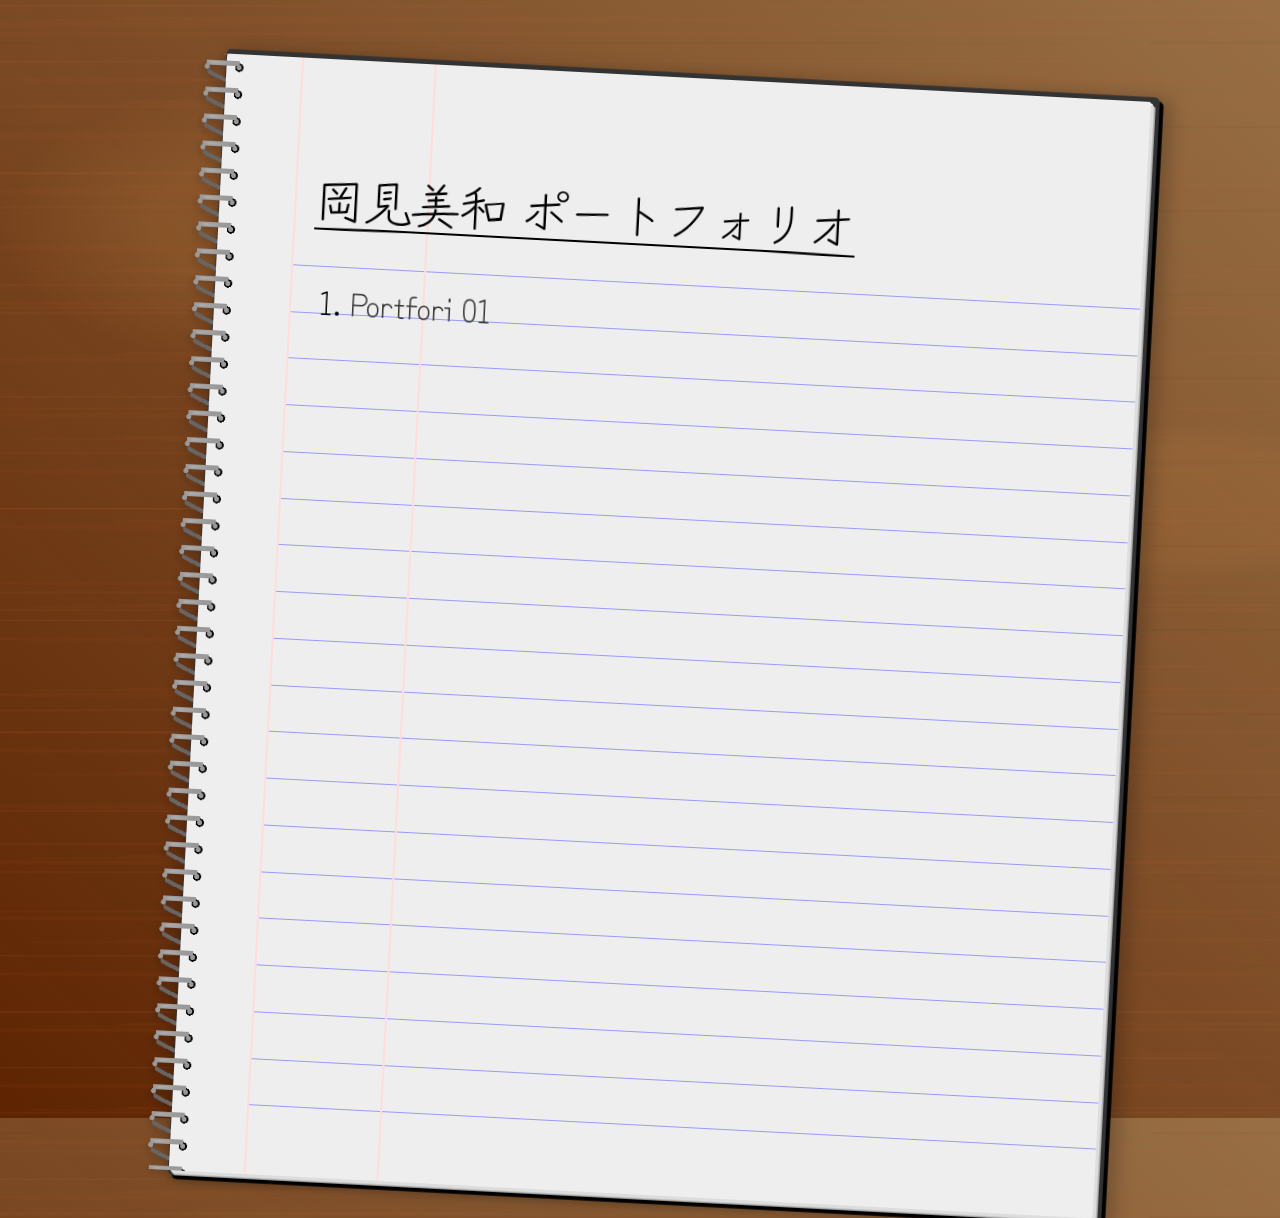
==== index.html @ b425368e "Add files via upload" ====
<!DOCTYPE html>
<html lang="ja">
<head>
  <meta charset="UTF-8">
  <meta name="viewport" content="width=device-width, initial-scale=1.0">
  <title>PORTFORIO INDEX</title>
  <meta name="monetization" content="$ilp.uphold.com/2f28xFUMdj9Z" />
  <meta name="viewport" content="width=device-width, initial-scale=1">
  <link rel="preconnect" href="https://fonts.googleapis.com">
  <link rel="preconnect" href="https://fonts.gstatic.com" crossorigin>
  <link href="https://fonts.googleapis.com/css2?family=Zen+Kurenaido&display=swap" rel="stylesheet">
  <style>
    .zen-kurenaido-regular {
      font-family: "Zen Kurenaido", sans-serif;
      font-weight: 400;
      font-style: normal;
    }

    body {
      background-color: aliceblue;
      overflow: clip;
      min-height: 100vh;
      margin: 0;
      display: flex;
      justify-content: center;
      background:
        radial-gradient(70% 1% at 30% 5%, rgba(204, 102, 51, 0.1333333333) 80%, rgba(0, 0, 0, 0) 0) 50% 50%/100% 10%,
        radial-gradient(60% 1.3% at 30% 5%, rgba(204, 102, 51, 0.0666666667) 80%, rgba(0, 0, 0, 0) 0) 30% 50%/70% 7.5%,
        radial-gradient(50% 0.7% at 30% 5%, rgba(204, 102, 51, 0.0666666667) 80%, rgba(0, 0, 0, 0) 0) 30% 50%/50% 17.5%,
        radial-gradient(60% 1% at 30% 5%, rgba(204, 102, 51, 0.0666666667) 80%, rgba(0, 0, 0, 0) 0) 0% 10%/60% 9%,
        radial-gradient(80% 1.3% at 30% 5%, rgba(121, 43, 5, 0.067) 80%, rgba(0, 0, 0, 0) 0) 70% 20%/66% 7.5%,
        radial-gradient(100% 1.1% at 30% 5%, rgba(204, 102, 51, 0.0666666667) 80%, rgba(0, 0, 0, 0) 0) 0% 17%/70% 12.5%,
        radial-gradient(60% 3% at 50% 0, rgba(204, 102, 51, 0.0666666667) 80%, rgba(0, 0, 0, 0) 0) 0% 10%/70% 7.5% repeat-y,
        radial-gradient(40% 4% at 70% 5%, rgba(187, 85, 34, 0.0666666667) 80%, rgba(0, 0, 0, 0) 0) 100% 2%/70% 5%,
        radial-gradient(80% 50% at 20% 20%, rgba(192, 130, 67, 0.2039215686) 10%, rgba(0, 0, 0, 0) 25%),
        radial-gradient(140% 50% at 90% 45%, rgba(192, 130, 67, 0.1411764706) 10%, rgba(0, 0, 0, 0) 15%),
        radial-gradient(100% 50% at 70% 50%, rgba(192, 130, 67, 0.1411764706) 10%, rgba(0, 0, 0, 0) 15%),
        linear-gradient(to top right, rgba(0, 0, 0, 0.0666666667), rgba(255, 255, 204, 0.3333333333)), #652702;
      }
      article {
        font-size: 2em;
        background: white;
        padding: 2em 2em 2em 3em;
        width: 85vmin;
        height: 110vmin;
        background: 
          radial-gradient(circle at 0.4em 50%, #000 0.125em, rgba(0, 0, 0, 0) 0.135em) 0 0/100% 3vmin repeat-y,
          linear-gradient(90deg, rgba(0, 0, 0, 0) 2.35em, #fdd 0 2.4em, rgba(0, 0, 0, 0) 0),
          linear-gradient(-90deg, rgba(0, 0, 0, 0) 22.35em, #fdd 0 22.4em, rgba(0, 0, 0, 0) 0),
          repeating-linear-gradient(rgba(0, 0, 0, 0) 0 5%, #99F 0 5.1%) 100% 80%/calc(100% - 2.35em) 82% no-repeat, #EEE;
          /* radial-gradientとは円形のグラデーションを作る */
          /* linear-gradient線形グラデーションを作る */
          /* repeating-linear-gradient繰り返しの線形グラデーションを作る */
        border-radius: 0.05em;
        box-shadow: 0.1em 0.1em #ddd, 0.065em 0.05em #fff, 0.15em 0.15em #bbb, 0.125em 0 0 0.15em #333, 0.25em 0.125em 0 0.15em #000;
        transform: rotate(3deg) translate(5%, 5%);
        transform-origin: 10% 10%;
        position: relative;
        filter: drop-shadow(-0.25vmin 0.1em 0.35vmin rgba(0, 0, 0, 0.1333333333)) drop-shadow(1vmin 0 1vmin rgba(0, 0, 0, 0.2));
      }
      article::before {
        content: "";
        position: absolute;
        top: 0;
        left: -1em;
        width: 1.5em;
        height: 100%;
        background:
          linear-gradient(rgba(0, 0, 0, 0) 0.225em, #999 0 0.375em, rgba(0, 0, 0, 0) 0) 80% 0/68% 3vmin repeat-y,
          linear-gradient(25deg, rgba(0, 0, 0, 0) 0.225em, #666 0 0.35em, rgba(0, 0, 0, 0) 0) 44% 0.1%/40% 3vmin repeat-y,
          radial-gradient(circle at 0.4em 50%, #999 0.075em, rgba(0, 0, 0, 0) 0.085em) 0 0/100% 3vmin repeat-y,
          radial-gradient(circle at 1.4em 50%, #999 0.075em, rgba(0, 0, 0, 0) 0.085em) 0 0/100% 3vmin repeat-y, rgba(255, 0, 0, 0);
        }
        article::after {
          content: "";
          position: absolute;
          top: 0;
          left: -1em;
          width: 1.5em;
          height: 100%;
          background: linear-gradient(rgba(0, 0, 0, 0) 0.225em, rgba(255, 255, 255, 0.4666666667) 0 0.375em, rgba(0, 0, 0, 0) 0) 80% 0/68% 3vmin repeat-y;
          mask: linear-gradient(90deg, rgba(0, 0, 0, 0) 0.4em, #000 0.6em, rgba(0, 0, 0, 0) 1.2em), linear-gradient(rgba(0, 0, 0, 0) 0.225em, rgba(255, 255, 255, 0.4666666667) 0.28em 0.3em, rgba(0, 0, 0, 0) 0.375em) 80% 0/68% 3vmin repeat-y;
          mask-composite: intersect;
        }
        h2 {
          white-space: pre;
          position: relative;
          display: inline-block;
          font-size: clamp(1.125rem, 0.443rem + 3.41vw, 3rem);
        }
        h2::before {
          content: "";
          position: absolute;
          top: 25%;
          width: 100%;
          height: 100%;
          /* background-color: rgba(255, 0, 0, 0.2); */
          background-image: radial-gradient(300% 60% at 50% 100%, rgba(0, 0, 0, 0) 50%, #000 51% 55%, rgba(0, 0, 0, 0) 56%);
          transform: rotate(0deg);
        }
        ol {
          line-height: 1.6;
          margin-top: 3px;
        }
        /* .marker {
          display: inline-block;
        }
        .marker:hover {
          background-image: linear-gradient(transparent 50%,rgb(255 222 33 / 0.7));
          transition: 0.3s;
        } */
        a {
          text-decoration: none;
          color: #333;
          display: inline-block;
          position: relative;
        }
        a::after {
          position: absolute;
          left: 0;
          content: '';
          width: 100%;
          height: 10px;
          background-color: gold;
          bottom: -2px;
          transform: scale(0, 1);
          transform-origin: left top;
          transition: transform 0.3s;
        }
        a:hover::after {
          transform: scale(1, 1);
        }
  </style>
</head>
<body>
  <article>
    <h2 class="zen-kurenaido-regular">岡見美和 ポートフォリオ</h2>
    <ol class="zen-kurenaido-regular">
      <li><a class="marker" href="https://okami-821.github.io/portfolio01/" target="_blank">Portfori 01</a></li>
      <!-- <li>Portfori 02</li>
      <li>Portfori 03</li>
      <li>Portfori 04</li>
      <li>Portfori 05</li> -->
    </ol>
  </article>
</body>
</html>
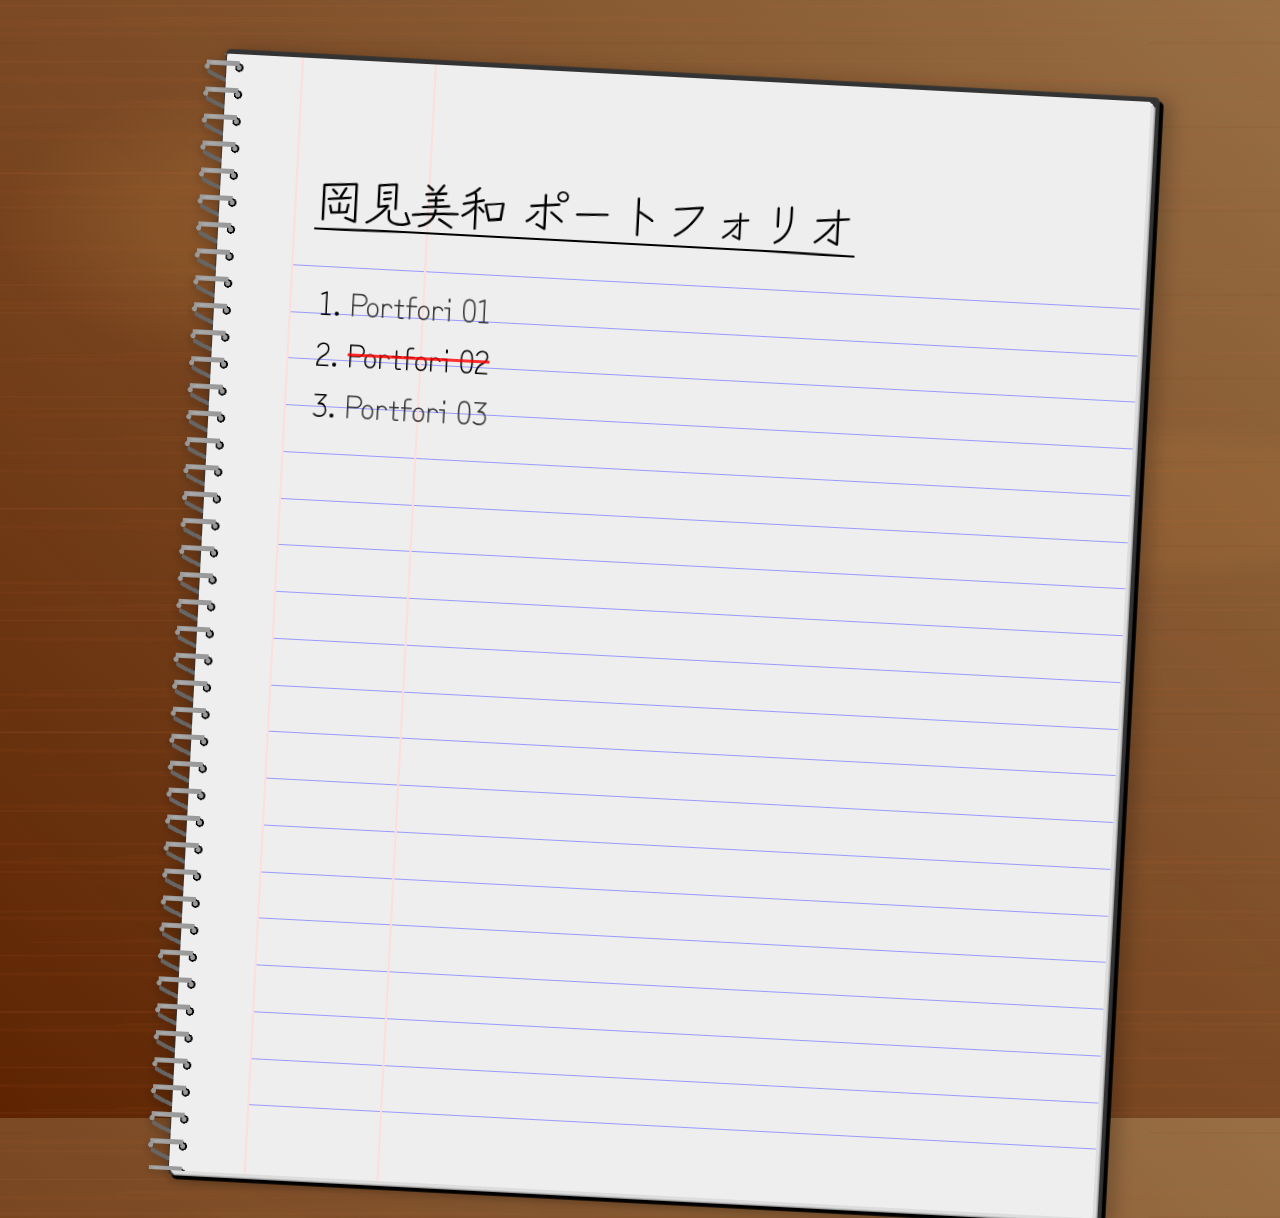
==== commit e9d2d51d: "Add files via upload" ====
--- a/index.html
+++ b/index.html
@@ -130,6 +130,9 @@
         a:hover::after {
           transform: scale(1, 1);
         }
+        del {
+          text-decoration-color: rgba(255, 0, 0, 0.8);
+        }
   </style>
 </head>
 <body>
@@ -137,9 +140,9 @@
     <h2 class="zen-kurenaido-regular">岡見美和 ポートフォリオ</h2>
     <ol class="zen-kurenaido-regular">
       <li><a class="marker" href="https://okami-821.github.io/portfolio01/" target="_blank">Portfori 01</a></li>
-      <!-- <li>Portfori 02</li>
-      <li>Portfori 03</li>
-      <li>Portfori 04</li>
+      <li><del>Portfori 02</del></li>
+      <li><a class="marker" href="https://okami-821.github.io/portfolio03/" target="_blank">Portfori 03</a></li>
+      <!-- <li>Portfori 04</li>
       <li>Portfori 05</li> -->
     </ol>
   </article>
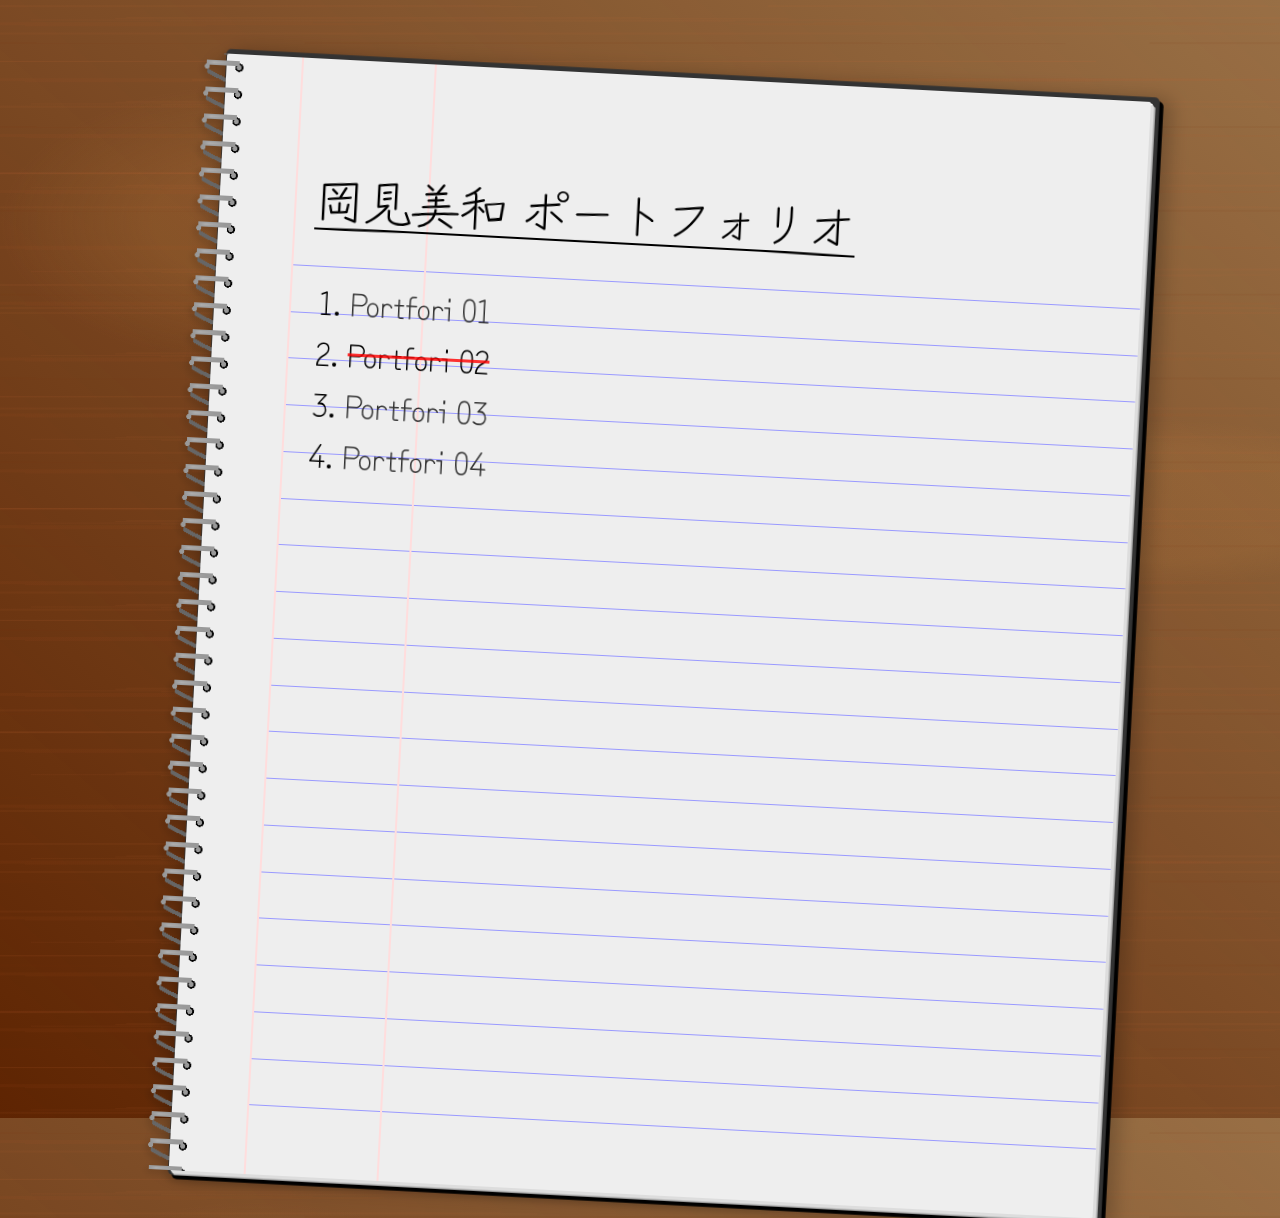
==== commit e871a02f: "Add files via upload" ====
--- a/index.html
+++ b/index.html
@@ -142,6 +142,7 @@
       <li><a class="marker" href="https://okami-821.github.io/portfolio01/" target="_blank">Portfori 01</a></li>
       <li><del>Portfori 02</del></li>
       <li><a class="marker" href="https://okami-821.github.io/portfolio03/" target="_blank">Portfori 03</a></li>
+      <li><a class="marker" href="https://okami-821.github.io/portfolio04/" target="_blank">Portfori 04</a></li>
       <!-- <li>Portfori 04</li>
       <li>Portfori 05</li> -->
     </ol>
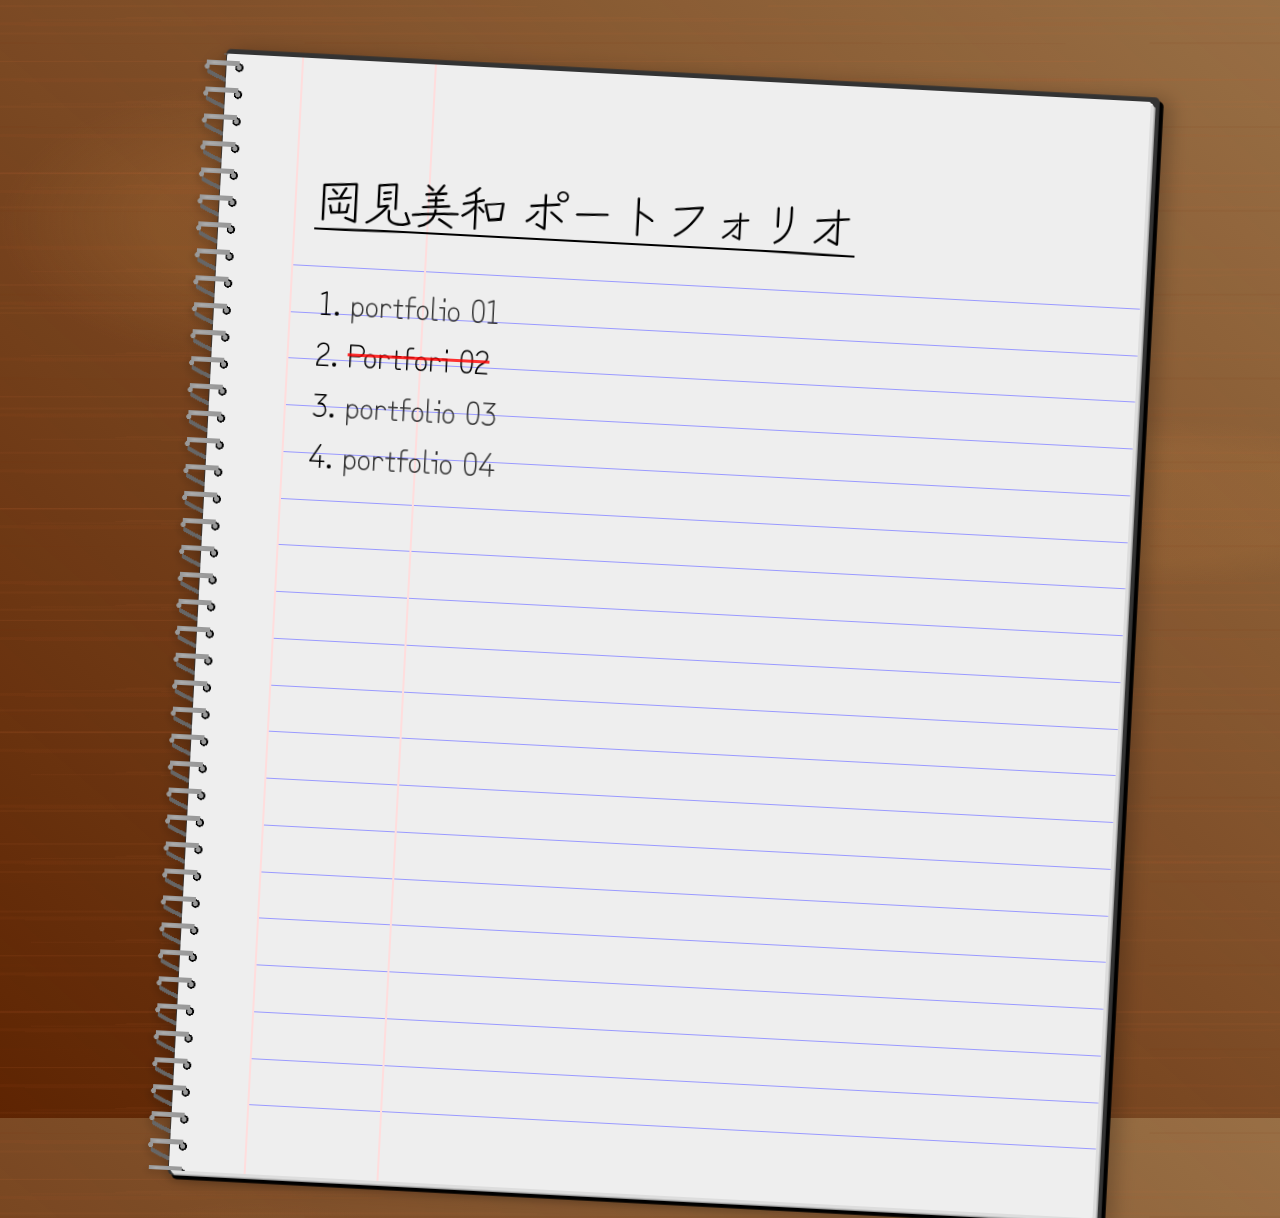
==== commit 2dc13e60: "Add files via upload" ====
--- a/index.html
+++ b/index.html
@@ -139,10 +139,10 @@
   <article>
     <h2 class="zen-kurenaido-regular">岡見美和 ポートフォリオ</h2>
     <ol class="zen-kurenaido-regular">
-      <li><a class="marker" href="https://okami-821.github.io/portfolio01/" target="_blank">Portfori 01</a></li>
+      <li><a class="marker" href="https://okami-821.github.io/portfolio01/" target="_blank">portfolio 01</a></li>
       <li><del>Portfori 02</del></li>
-      <li><a class="marker" href="https://okami-821.github.io/portfolio03/" target="_blank">Portfori 03</a></li>
-      <li><a class="marker" href="https://okami-821.github.io/portfolio04/" target="_blank">Portfori 04</a></li>
+      <li><a class="marker" href="https://okami-821.github.io/portfolio03/" target="_blank">portfolio 03</a></li>
+      <li><a class="marker" href="https://okami-821.github.io/portfolio04/" target="_blank">portfolio 04</a></li>
       <!-- <li>Portfori 04</li>
       <li>Portfori 05</li> -->
     </ol>
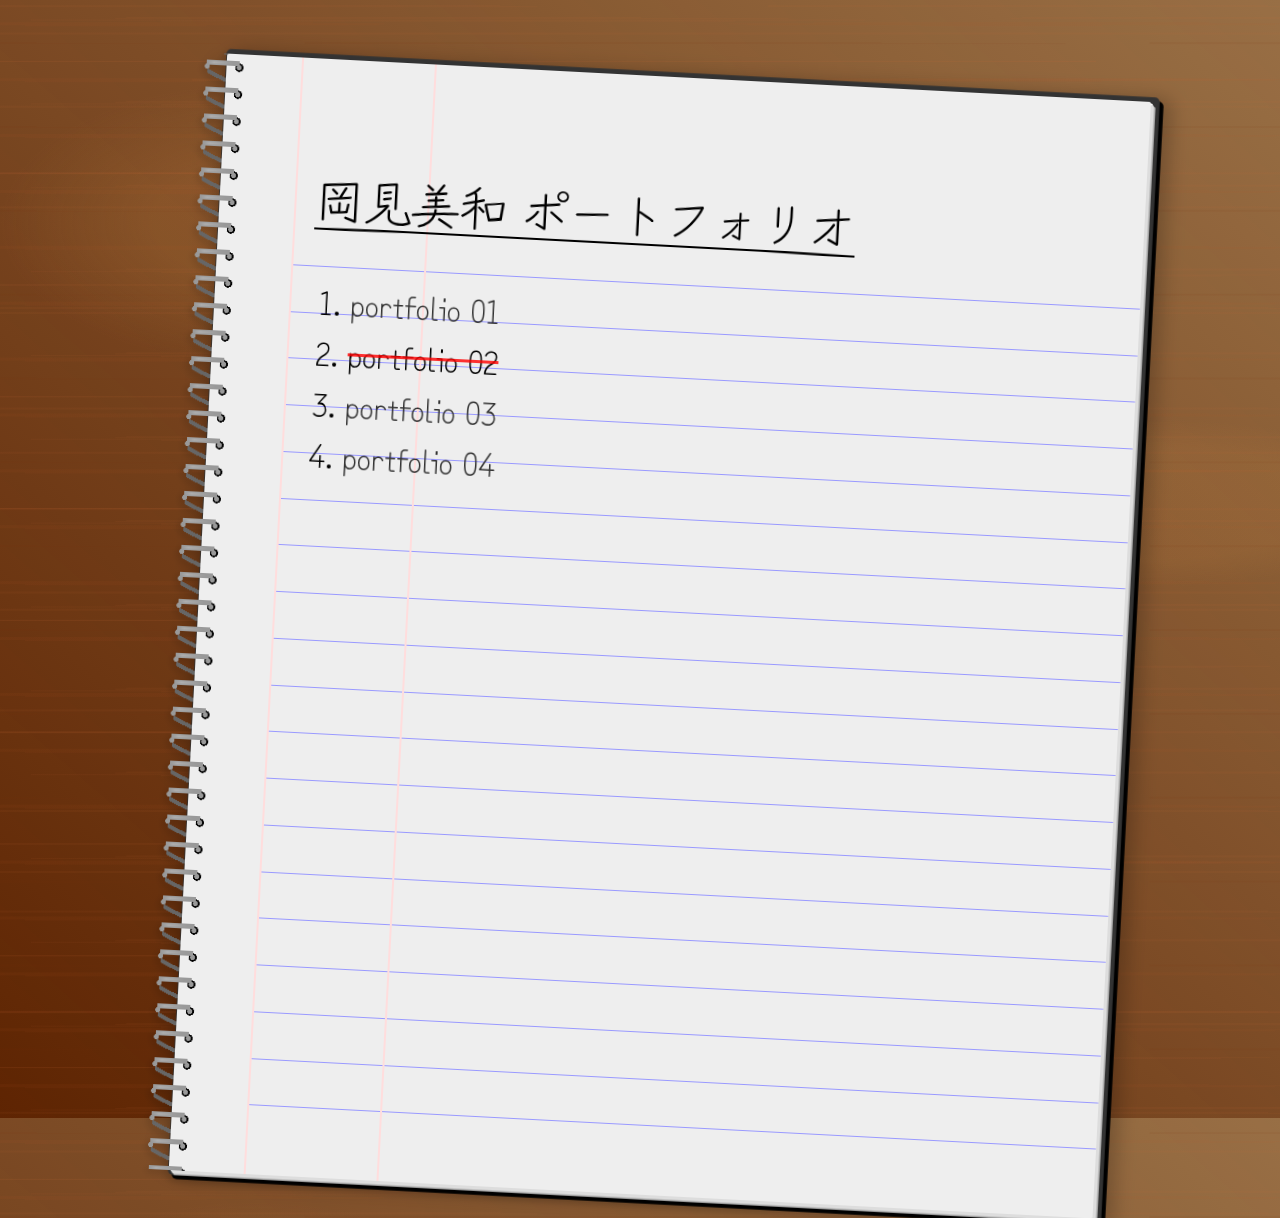
==== commit c1b526e1: "Add files via upload" ====
--- a/index.html
+++ b/index.html
@@ -140,7 +140,7 @@
     <h2 class="zen-kurenaido-regular">岡見美和 ポートフォリオ</h2>
     <ol class="zen-kurenaido-regular">
       <li><a class="marker" href="https://okami-821.github.io/portfolio01/" target="_blank">portfolio 01</a></li>
-      <li><del>Portfori 02</del></li>
+      <li><del>portfolio 02</del></li>
       <li><a class="marker" href="https://okami-821.github.io/portfolio03/" target="_blank">portfolio 03</a></li>
       <li><a class="marker" href="https://okami-821.github.io/portfolio04/" target="_blank">portfolio 04</a></li>
       <!-- <li>Portfori 04</li>
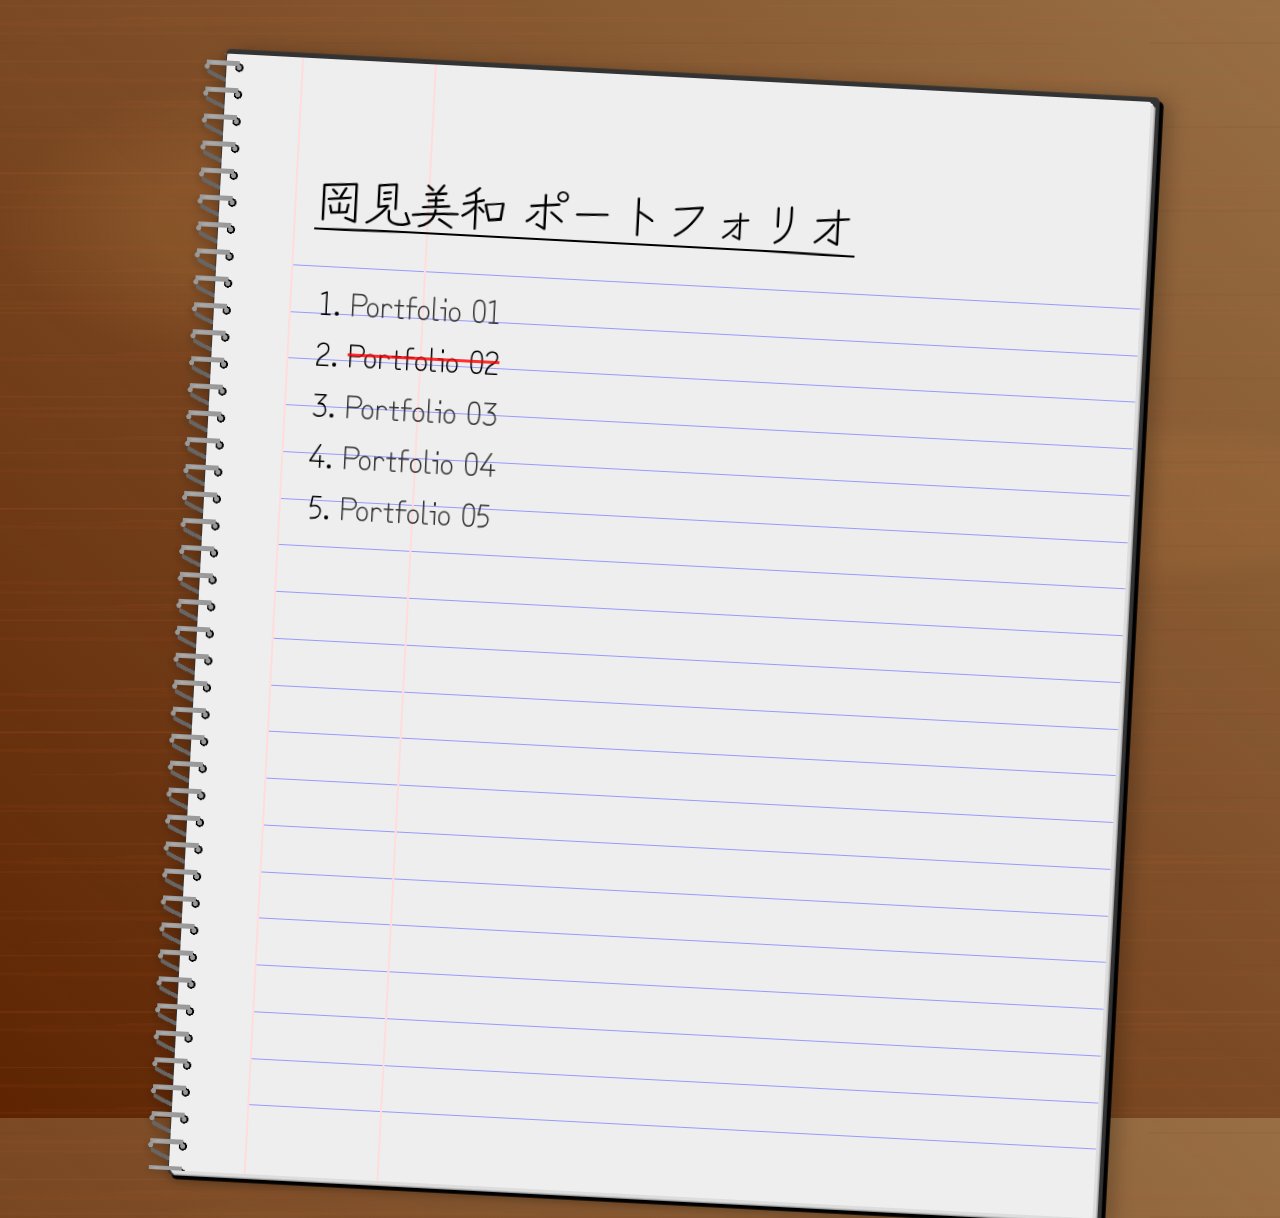
==== commit 69a59284: "Add files via upload" ====
--- a/index.html
+++ b/index.html
@@ -139,12 +139,11 @@
   <article>
     <h2 class="zen-kurenaido-regular">岡見美和 ポートフォリオ</h2>
     <ol class="zen-kurenaido-regular">
-      <li><a class="marker" href="https://okami-821.github.io/portfolio01/" target="_blank">portfolio 01</a></li>
-      <li><del>portfolio 02</del></li>
-      <li><a class="marker" href="https://okami-821.github.io/portfolio03/" target="_blank">portfolio 03</a></li>
-      <li><a class="marker" href="https://okami-821.github.io/portfolio04/" target="_blank">portfolio 04</a></li>
-      <!-- <li>Portfori 04</li>
-      <li>Portfori 05</li> -->
+      <li><a class="marker" href="https://okami-821.github.io/portfolio01/" target="_blank">Portfolio 01</a></li>
+      <li><del>Portfolio 02</del></li>
+      <li><a class="marker" href="https://okami-821.github.io/portfolio03/" target="_blank">Portfolio 03</a></li>
+      <li><a class="marker" href="https://okami-821.github.io/portfolio04/" target="_blank">Portfolio 04</a></li>
+      <li><a class="marker" href="https://okami-821.github.io/portfolio05/" target="_blank">Portfolio 05</a></li>
     </ol>
   </article>
 </body>
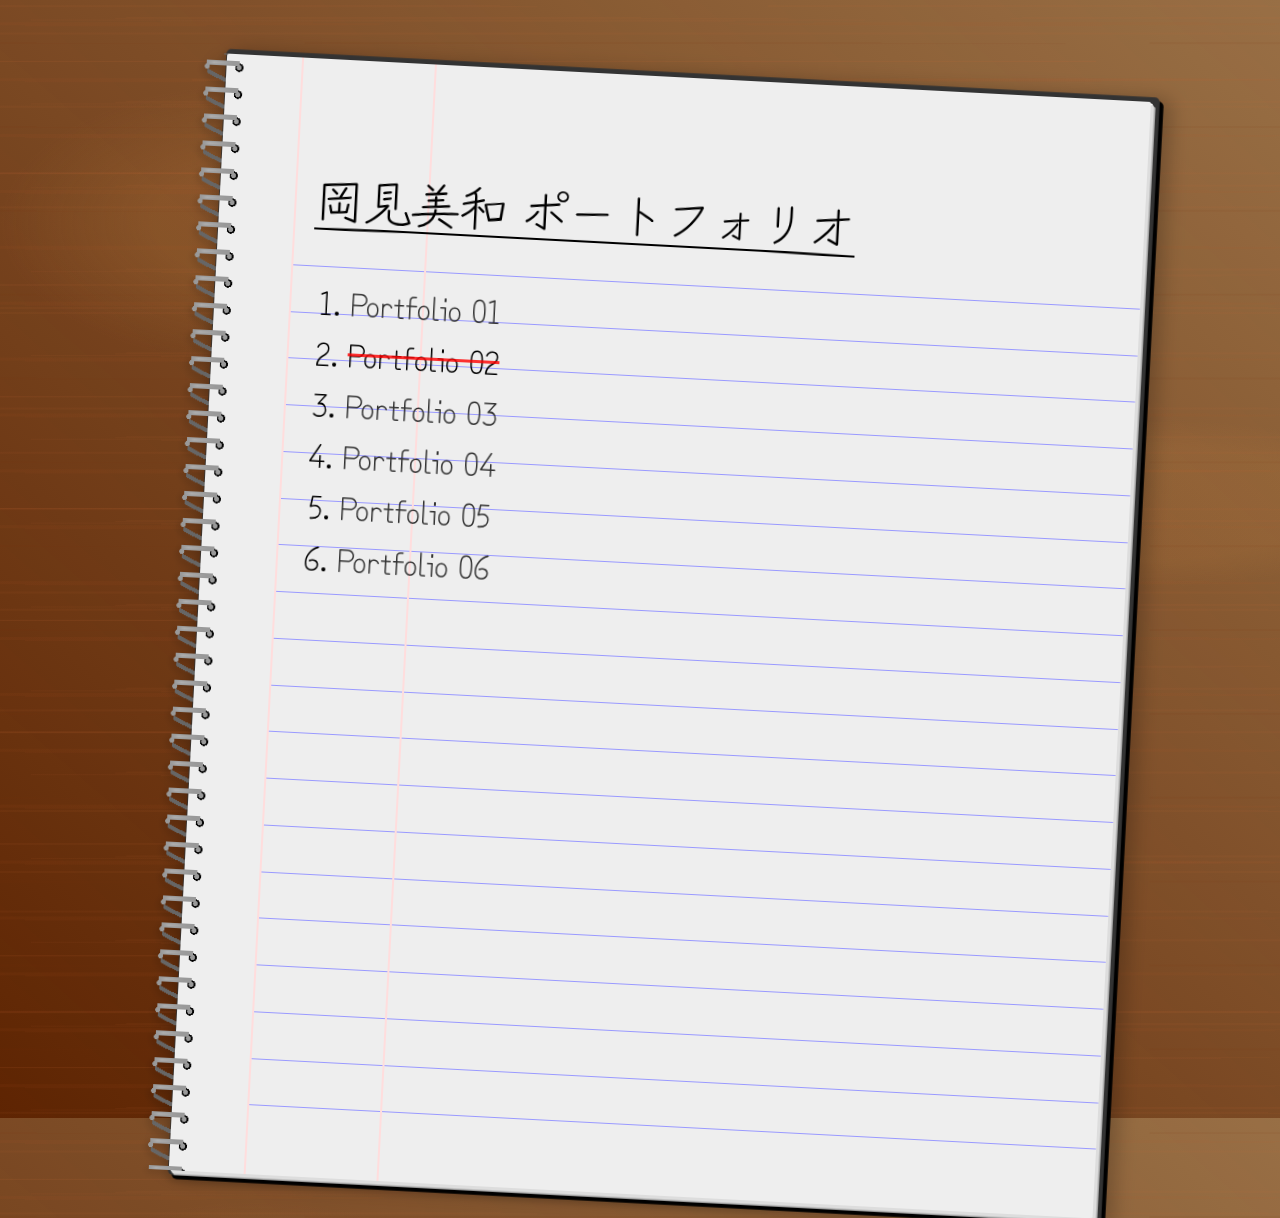
==== commit 315866df: "Add files via upload" ====
--- a/index.html
+++ b/index.html
@@ -144,6 +144,7 @@
       <li><a class="marker" href="https://okami-821.github.io/portfolio03/" target="_blank">Portfolio 03</a></li>
       <li><a class="marker" href="https://okami-821.github.io/portfolio04/" target="_blank">Portfolio 04</a></li>
       <li><a class="marker" href="https://okami-821.github.io/portfolio05/" target="_blank">Portfolio 05</a></li>
+      <li><a class="marker" href="https://okami-821.github.io/portfolio06/" target="_blank">Portfolio 06</a></li>
     </ol>
   </article>
 </body>
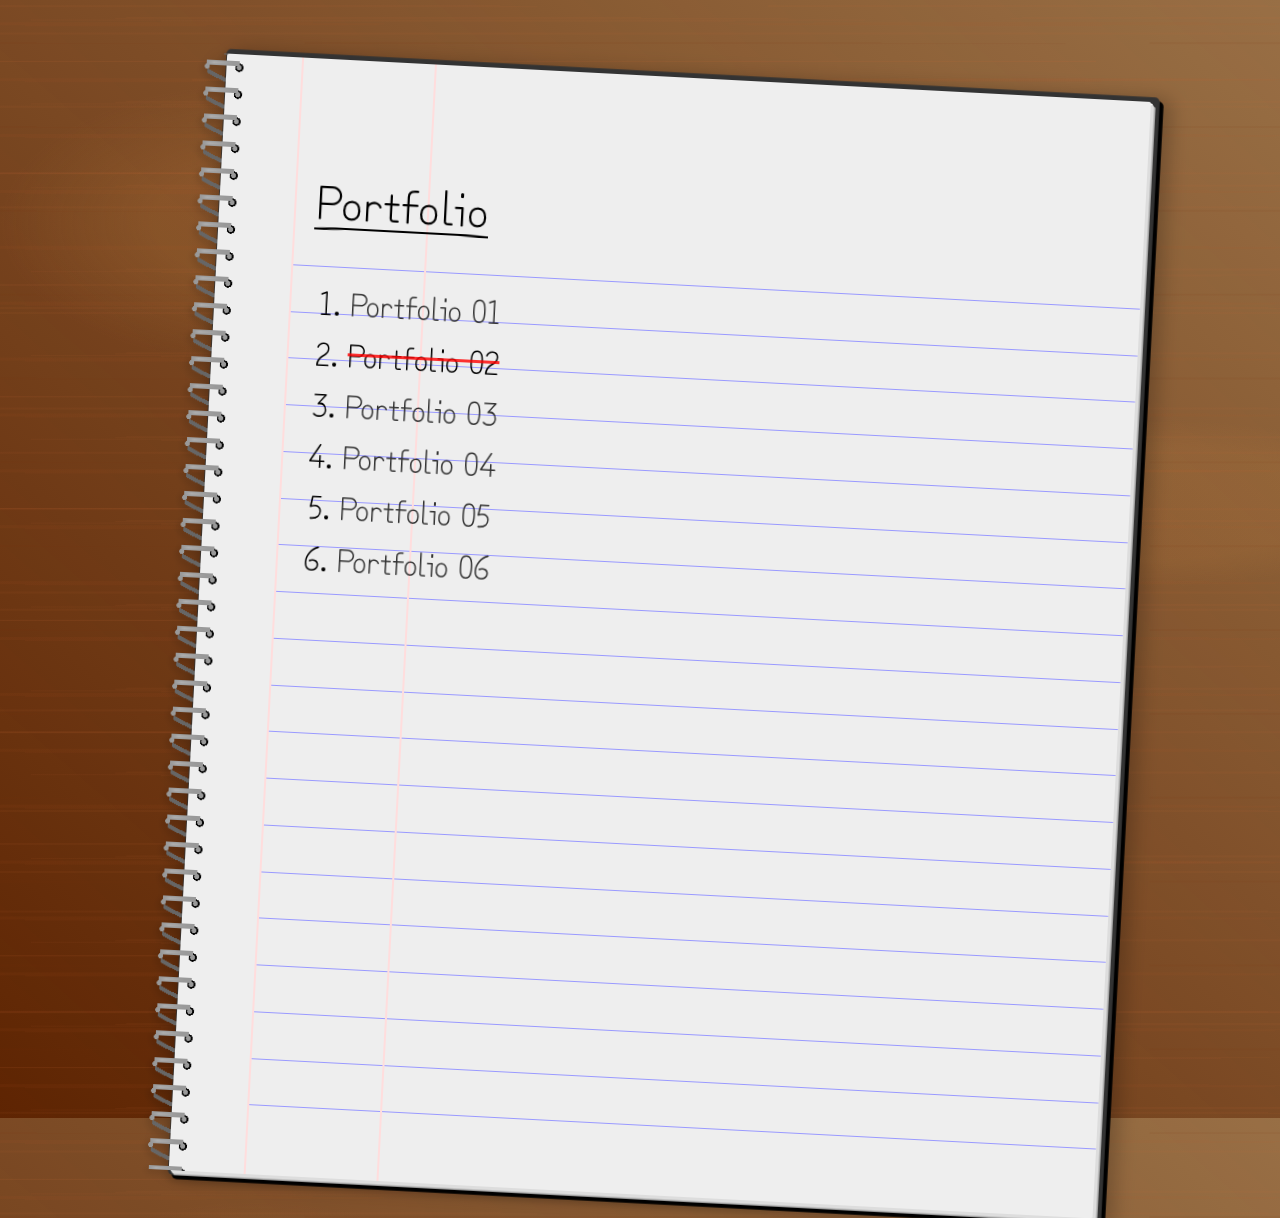
==== commit d90f40b7: "Update index.html" ====
--- a/index.html
+++ b/index.html
@@ -137,7 +137,7 @@
 </head>
 <body>
   <article>
-    <h2 class="zen-kurenaido-regular">岡見美和 ポートフォリオ</h2>
+    <h2 class="zen-kurenaido-regular">Portfolio</h2>
     <ol class="zen-kurenaido-regular">
       <li><a class="marker" href="https://okami-821.github.io/portfolio01/" target="_blank">Portfolio 01</a></li>
       <li><del>Portfolio 02</del></li>
@@ -148,4 +148,4 @@
     </ol>
   </article>
 </body>
-</html>+</html>
